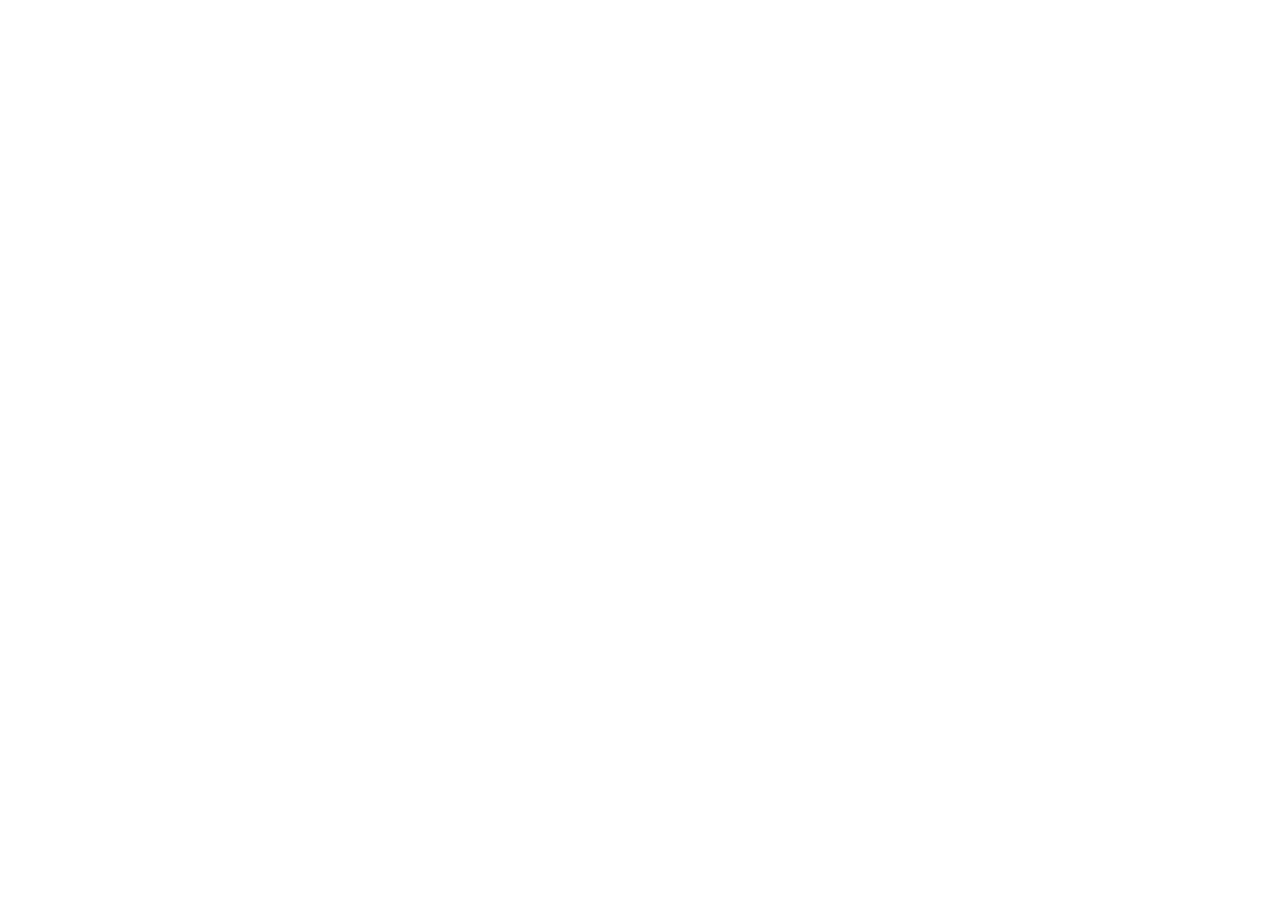
==== index.html @ 9462a232 "feat: index.html" ====
<!doctype html>
<html lang="en">
  <head>
    <meta charset="UTF-8" />
    <meta name="viewport" content="width=device-width, initial-scale=1.0" />
    <link rel="icon" href="assets/favicon.ico" sizes="any" />
    <link rel="shortcut icon" href="assets/favicon.ico" />
    <title>Tiffany Viriya Chu - Strategy & Business Development</title>
    <meta
      name="description"
      content="Portfolio of Tiffany Viriya Chu, undergraduate at ITB, project leader, and aspiring management consultant."
    />
    <meta property="og:title" content="Tiffany Viriya Chu" />
    <meta
      property="og:description"
      content="Strategy, business development, and project leadership, aspiring management consultant."
    />
    <meta property="og:image" content="assets/me.jpeg" />
    <link rel="preconnect" href="https://fonts.googleapis.com" />
    <link rel="preconnect" href="https://fonts.gstatic.com" crossorigin />
    <link
      href="https://fonts.googleapis.com/css2?family=DM+Sans:ital,wght@0,400;0,500;0,600;1,400&family=Instrument+Serif:ital@0;1&display=swap"
      rel="stylesheet"
    />
    <style>
      html {
        font-family: "DM Sans", system-ui, sans-serif;
      }
    </style>
    <link rel="stylesheet" href="css/styles.css" />
  </head>
  <body>
    <div id="root" class="site-root"></div>
    <script src="js/data.js"></script>
    <script src="js/app.js"></script>
  </body>
</html>
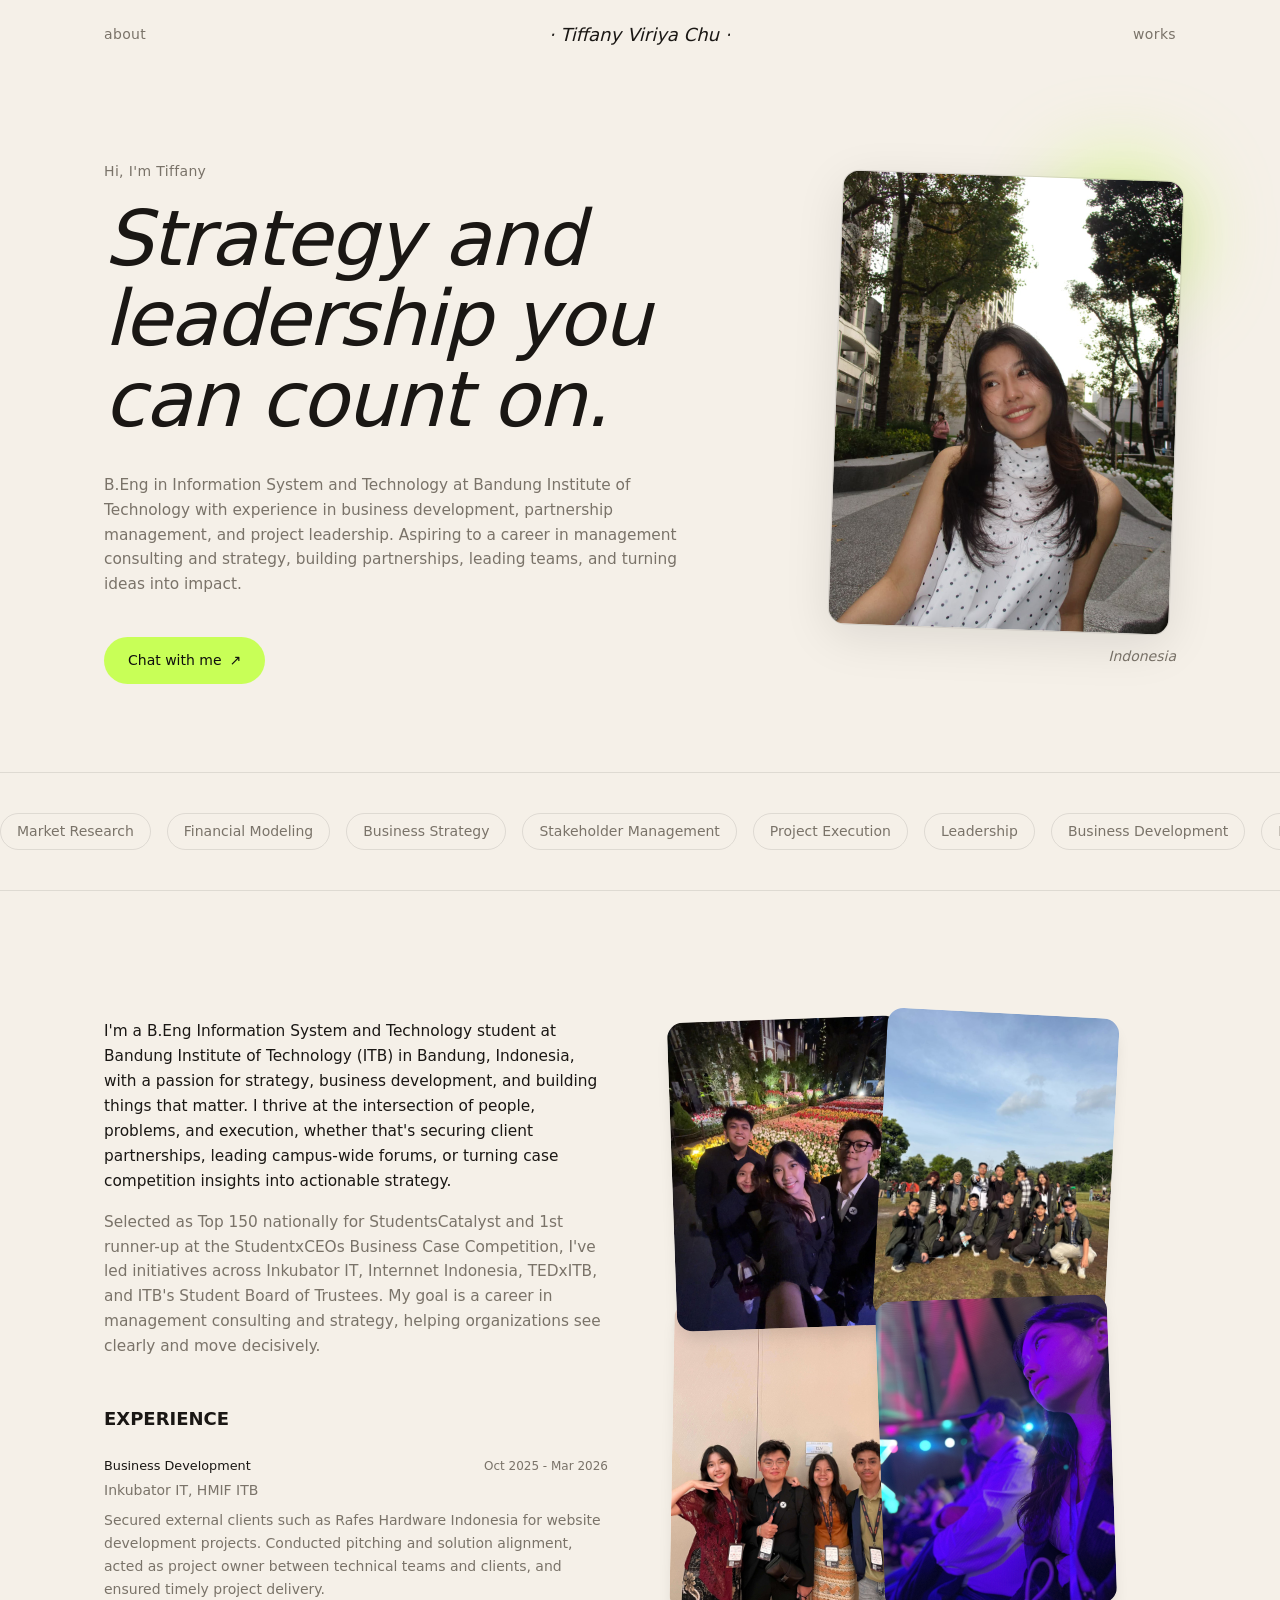
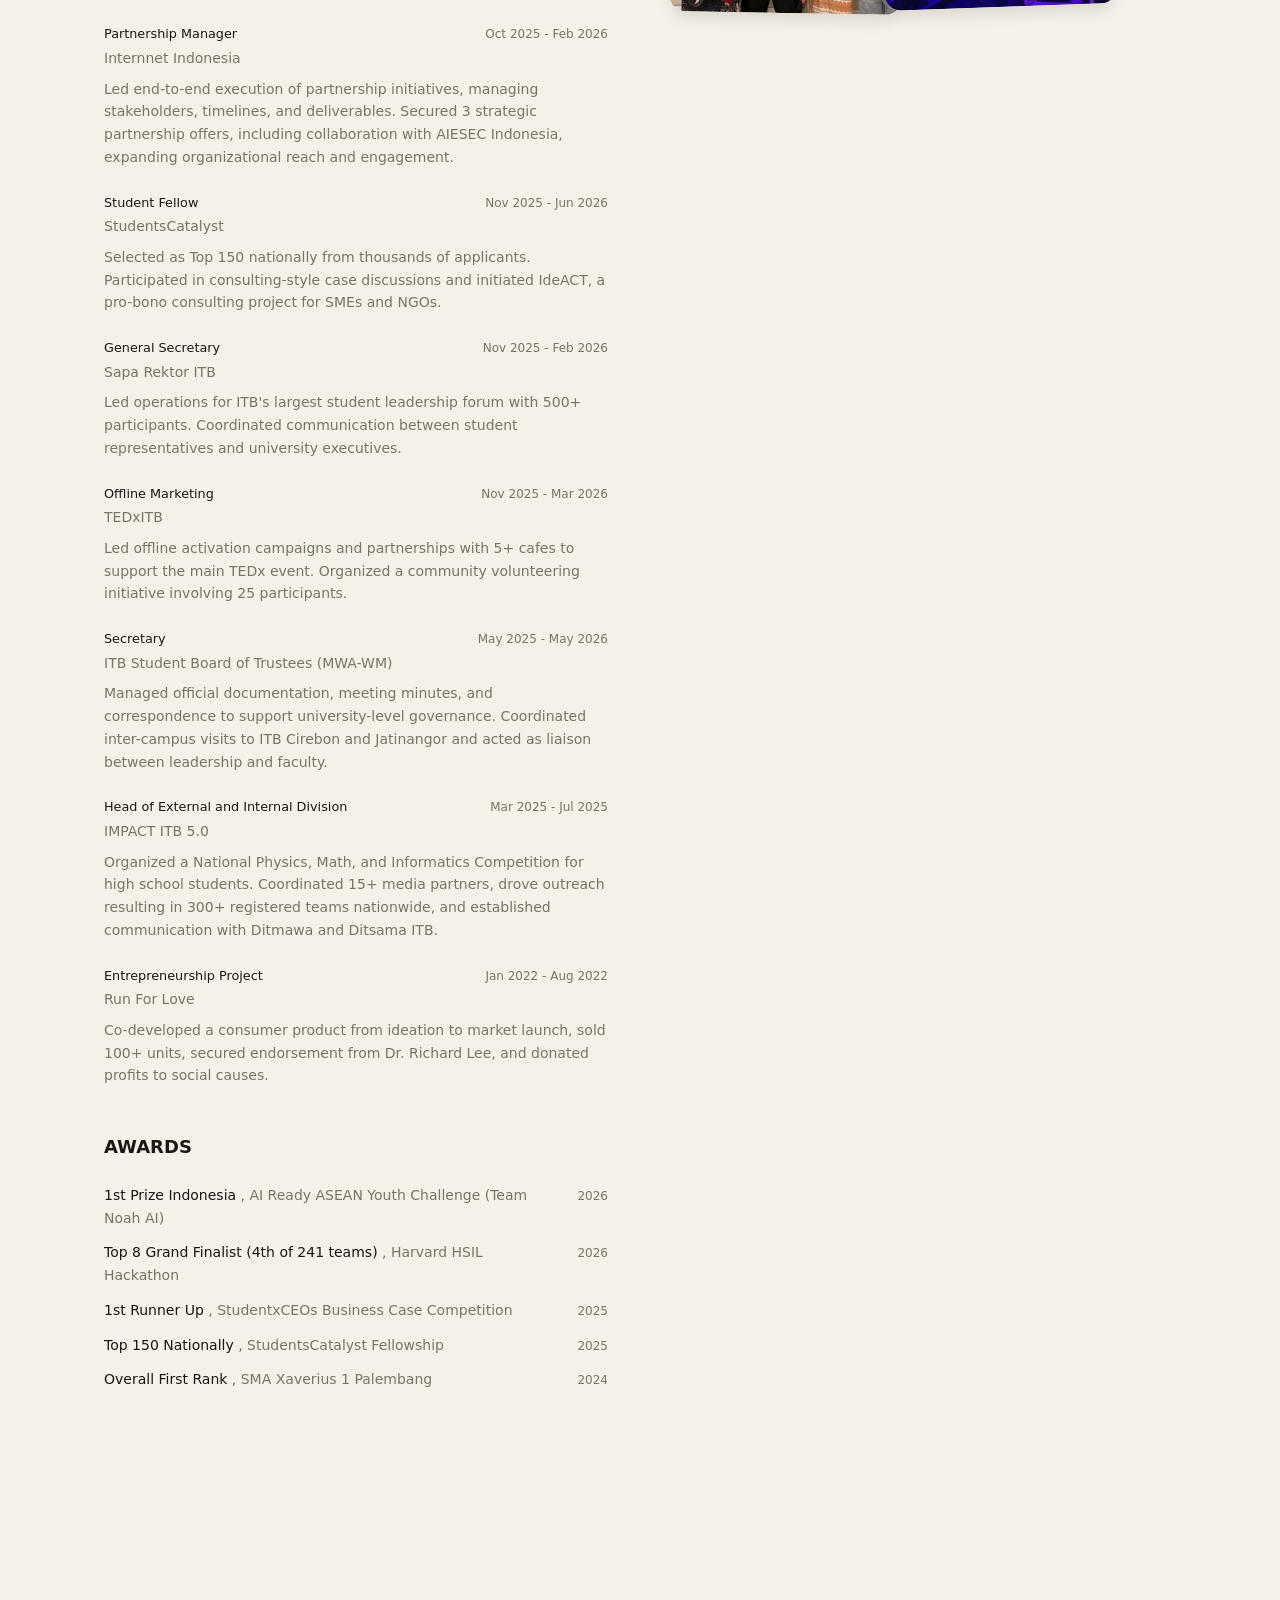
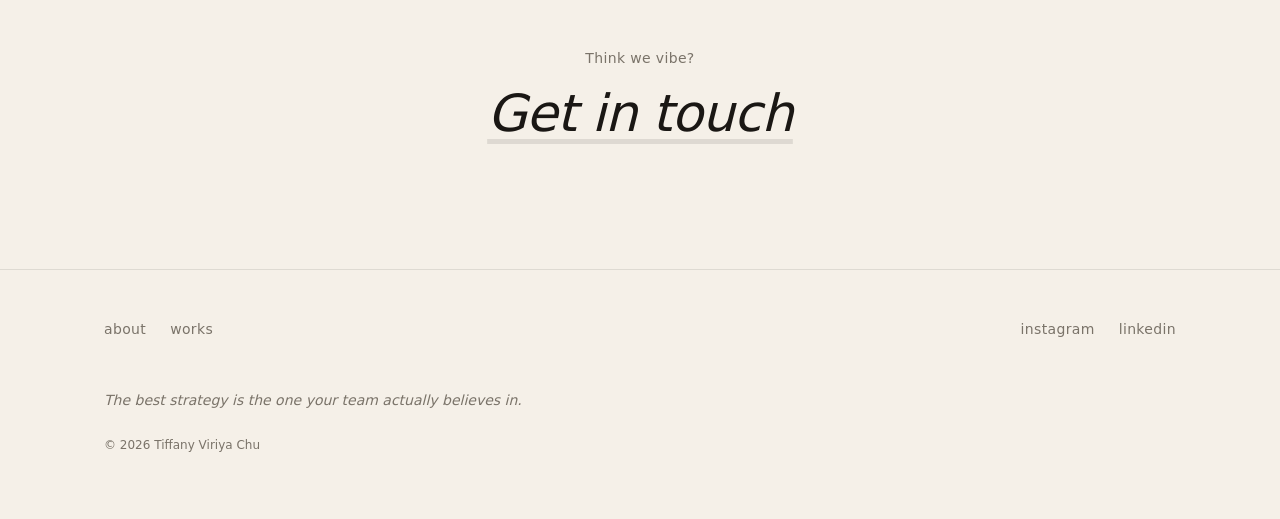
==== commit dea780fb: "feat: implement components on separated pages" ====
--- a/index.html
+++ b/index.html
@@ -29,7 +29,7 @@
     </style>
     <link rel="stylesheet" href="css/styles.css" />
   </head>
-  <body>
+  <body data-page="home">
     <div id="root" class="site-root"></div>
     <script src="js/data.js"></script>
     <script src="js/app.js"></script>
--- a/css/styles.css
+++ b/css/styles.css
@@ -0,0 +1,966 @@
+:root {
+  --font-sans: "DM Sans", system-ui, -apple-system, BlinkMacSystemFont, "Segoe UI",
+    sans-serif;
+  --font-serif: "Instrument Serif", var(--font-sans);
+  --color-bg: #f5f0e8;
+  --color-surface: #ede8de;
+  --color-ink: #1a1714;
+  --color-ink-muted: #7a7369;
+  --color-accent: #c8ff57;
+  --color-accent-dark: #0f0f0d;
+  --color-border: rgba(26, 23, 20, 0.1);
+  --color-ink-90: rgba(26, 23, 20, 0.9);
+  --color-bg-90: rgba(245, 240, 232, 0.9);
+  --max-width: 1200px;
+  --nav-height: 4.5rem;
+}
+
+*,
+*::before,
+*::after {
+  box-sizing: border-box;
+}
+
+html {
+  scroll-behavior: smooth;
+  overflow-x: clip;
+  font-family: var(--font-sans);
+}
+
+body {
+  margin: 0;
+  background-color: var(--color-bg);
+  color: var(--color-ink);
+  font-family: var(--font-sans);
+  font-weight: 400;
+  line-height: 1.625;
+  min-height: 100vh;
+  overflow-x: clip;
+  -webkit-font-smoothing: antialiased;
+  -moz-osx-font-smoothing: grayscale;
+}
+
+body,
+body * {
+  font-family: var(--font-sans);
+}
+
+h1,
+h2,
+.nav-brand,
+.hero-portrait-caption,
+.footer-quote {
+  font-family: var(--font-serif);
+}
+
+button,
+input,
+textarea,
+select {
+  font-family: var(--font-sans);
+}
+
+img {
+  display: block;
+  max-width: 100%;
+}
+
+#root {
+  min-height: 100vh;
+  display: flex;
+  flex-direction: column;
+}
+
+.site-main {
+  flex: 1;
+  min-width: 0;
+}
+
+h1,
+h2,
+h3,
+h4,
+p {
+  margin: 0;
+}
+
+h1 {
+  font-family: var(--font-serif);
+  font-style: italic;
+  font-weight: 400;
+  font-size: clamp(2.75rem, 6vw, 5.5rem);
+  line-height: 1.05;
+  letter-spacing: -0.02em;
+}
+
+h2 {
+  font-family: var(--font-serif);
+  font-style: italic;
+  font-weight: 400;
+  font-size: clamp(2rem, 4vw, 3.75rem);
+  line-height: 1.08;
+  letter-spacing: -0.015em;
+}
+
+h3 {
+  font-family: var(--font-sans);
+  font-weight: 600;
+  font-size: clamp(0.875rem, 1.5vw, 1.125rem);
+  line-height: 1.375;
+  letter-spacing: normal;
+  text-transform: uppercase;
+}
+
+h4 {
+  font-family: var(--font-sans);
+  font-weight: 500;
+  font-size: clamp(0.7rem, 1vw, 0.8rem);
+  line-height: 1.5;
+  letter-spacing: 0.1em;
+  text-transform: uppercase;
+}
+
+p {
+  font-family: var(--font-sans);
+  font-weight: 400;
+  font-size: clamp(0.9rem, 1.2vw, 1rem);
+  line-height: 1.625;
+}
+
+.container-main {
+  width: 100%;
+  max-width: var(--max-width);
+  margin-inline: auto;
+  padding-inline: 1.25rem;
+}
+
+@media (min-width: 768px) {
+  .container-main {
+    padding-inline: 2.5rem;
+  }
+}
+
+@media (min-width: 1024px) {
+  .container-main {
+    padding-inline: 4rem;
+  }
+}
+
+.section {
+  padding-block: 5rem;
+}
+
+@media (min-width: 768px) {
+  .section {
+    padding-block: 8rem;
+  }
+}
+
+.scroll-mt-nav {
+  scroll-margin-top: var(--nav-height);
+}
+
+.site-header {
+  position: fixed;
+  top: 0;
+  left: 0;
+  right: 0;
+  z-index: 50;
+  transition: background 0.3s, box-shadow 0.3s;
+}
+
+.site-header.is-scrolled {
+  background: rgba(245, 240, 232, 0.8);
+  backdrop-filter: blur(4px);
+  -webkit-backdrop-filter: blur(4px);
+  box-shadow: 0 1px 0 rgba(0, 0, 0, 0.06);
+}
+
+.site-nav {
+  display: flex;
+  align-items: center;
+  justify-content: space-between;
+  gap: 1rem;
+  padding-block: 1.25rem;
+}
+
+.nav-link {
+  position: relative;
+  flex-shrink: 0;
+  font-family: var(--font-sans);
+  font-size: 0.875rem;
+  letter-spacing: 0.025em;
+  color: var(--color-ink-muted);
+  text-decoration: none;
+  transition: color 0.2s;
+}
+
+.nav-link:hover {
+  color: var(--color-ink);
+}
+
+.nav-link.is-active {
+  color: var(--color-ink);
+}
+
+.nav-link::after {
+  content: "";
+  position: absolute;
+  bottom: -2px;
+  left: 0;
+  width: 100%;
+  height: 1px;
+  background: var(--color-ink);
+  transform: scaleX(0);
+  transform-origin: left;
+  transition: transform 0.2s;
+}
+
+.nav-link:hover::after {
+  transform: scaleX(1);
+}
+
+.nav-link.is-active::after {
+  transform: scaleX(1);
+}
+
+.nav-brand {
+  font-family: var(--font-serif);
+  font-size: clamp(0.9rem, 2.5vw, 1.125rem);
+  font-style: italic;
+  color: var(--color-ink);
+  text-decoration: none;
+  text-align: center;
+  transition: opacity 0.2s;
+  min-width: 0;
+  overflow: hidden;
+  text-overflow: ellipsis;
+  white-space: nowrap;
+}
+
+.nav-brand:hover {
+  opacity: 0.7;
+}
+
+.hero-section {
+  padding-top: 8rem;
+  padding-bottom: 4.5rem;
+}
+
+@media (min-width: 768px) {
+  .hero-section {
+    padding-top: 10rem;
+    padding-bottom: 5.5rem;
+  }
+}
+
+.hero-grid {
+  display: grid;
+  grid-template-columns: 1fr;
+  align-items: start;
+}
+
+.hero-greeting {
+  margin-bottom: 1rem;
+  font-size: 0.875rem;
+  letter-spacing: 0.025em;
+  color: var(--color-ink-muted);
+}
+
+.hero-title {
+  max-width: 60ch;
+}
+
+.hero-body {
+  max-width: 60ch;
+  color: var(--color-ink-muted);
+}
+
+.hero-cta {
+  margin-top: 2.5rem;
+}
+
+.hero-portrait-wrap {
+  margin-block: 2rem;
+  margin-inline: auto;
+  width: 100%;
+  max-width: 280px;
+}
+
+@media (min-width: 640px) {
+  .hero-portrait-wrap {
+    max-width: 300px;
+  }
+}
+
+@media (min-width: 1024px) {
+  .hero-grid {
+    grid-template-columns: minmax(0, 1fr) minmax(260px, 340px);
+    align-items: center;
+    column-gap: 3.5rem;
+  }
+
+  .hero-greeting {
+    grid-column: 1;
+    grid-row: 1;
+  }
+
+  .hero-title {
+    grid-column: 1;
+    grid-row: 2;
+  }
+
+  .hero-portrait-wrap {
+    grid-column: 2;
+    grid-row: 1 / span 4;
+    justify-self: end;
+    margin: 0;
+    max-width: none;
+    width: 100%;
+  }
+
+  .hero-body {
+    grid-column: 1;
+    grid-row: 3;
+    margin-top: 2rem;
+  }
+
+  .hero-cta {
+    grid-column: 1;
+    grid-row: 4;
+  }
+}
+
+.hero-portrait-inner {
+  position: relative;
+}
+
+.hero-portrait-glow {
+  position: absolute;
+  right: -1rem;
+  top: -1rem;
+  width: 7rem;
+  height: 7rem;
+  border-radius: 50%;
+  background: rgba(200, 255, 87, 0.5);
+  filter: blur(40px);
+  pointer-events: none;
+}
+
+@media (min-width: 768px) {
+  .hero-portrait-glow {
+    width: 9rem;
+    height: 9rem;
+  }
+}
+
+.hero-portrait-frame {
+  position: relative;
+  transform: rotate(2deg);
+  transition: transform 0.5s ease;
+}
+
+.hero-portrait-frame:hover {
+  transform: rotate(0deg);
+}
+
+.hero-portrait-img-wrap {
+  position: relative;
+  width: 100%;
+  aspect-ratio: 3 / 4;
+  overflow: hidden;
+  border-radius: 1rem;
+  box-shadow: 0 12px 48px rgba(0, 0, 0, 0.1);
+  outline: 1px solid var(--color-border);
+}
+
+.hero-portrait-img-wrap img {
+  width: 100%;
+  height: 100%;
+  object-fit: cover;
+  object-position: center 15%;
+}
+
+.hero-portrait-caption {
+  margin-top: 1rem;
+  font-family: var(--font-serif);
+  font-size: 0.875rem;
+  font-style: italic;
+  text-align: center;
+  color: var(--color-ink-muted);
+}
+
+@media (min-width: 1024px) {
+  .hero-portrait-caption {
+    text-align: right;
+  }
+}
+
+.btn-accent {
+  display: inline-flex;
+  align-items: center;
+  gap: 0.5rem;
+  width: fit-content;
+  padding: 0.75rem 1.5rem;
+  border-radius: 9999px;
+  background: var(--color-accent);
+  color: var(--color-accent-dark);
+  font-family: var(--font-sans);
+  font-size: 0.875rem;
+  font-weight: 500;
+  text-decoration: none;
+  transition: background 0.2s, color 0.2s;
+}
+
+.btn-accent:hover {
+  background: var(--color-ink);
+  color: var(--color-bg);
+}
+
+.ticker-section {
+  overflow: hidden;
+  border-block: 1px solid var(--color-border);
+  padding-block: 2rem;
+}
+
+@media (min-width: 768px) {
+  .ticker-section {
+    padding-block: 2.5rem;
+  }
+}
+
+.marquee-wrap {
+  overflow: hidden;
+  width: 100%;
+}
+
+.marquee-track {
+  display: flex;
+  width: max-content;
+  animation: marquee 30s linear infinite;
+}
+
+.marquee-wrap:hover .marquee-track {
+  animation-play-state: paused;
+}
+
+.marquee-group {
+  display: flex;
+  flex-shrink: 0;
+  gap: 1rem;
+  padding-right: 1rem;
+}
+
+@keyframes marquee {
+  from {
+    transform: translateX(0);
+  }
+  to {
+    transform: translateX(-50%);
+  }
+}
+
+.service-chip {
+  display: inline-flex;
+  flex-shrink: 0;
+  align-items: center;
+  padding: 0.375rem 1rem;
+  border: 1px solid var(--color-border);
+  border-radius: 9999px;
+  font-family: var(--font-sans);
+  font-size: 0.875rem;
+  color: var(--color-ink-muted);
+  white-space: nowrap;
+  transition: color 0.2s;
+}
+
+.service-chip:hover {
+  color: var(--color-ink);
+}
+
+.about-grid {
+  display: grid;
+  gap: 2rem;
+  min-width: 0;
+}
+
+@media (min-width: 768px) {
+  .about-grid {
+    grid-template-columns: minmax(0, 1fr) minmax(0, 1fr);
+    gap: 2.5rem;
+    align-items: start;
+  }
+}
+
+@media (min-width: 1024px) {
+  .about-grid {
+    gap: 4rem;
+  }
+}
+
+.about-content {
+  min-width: 0;
+}
+
+.about-paragraph + .about-paragraph {
+  margin-top: 1rem;
+}
+
+.about-paragraph--muted {
+  color: var(--color-ink-muted);
+}
+
+.about-block {
+  margin-top: 3rem;
+}
+
+.about-block__title {
+  margin-bottom: 1.5rem;
+  font-family: var(--font-sans);
+}
+
+.experience-list,
+.awards-list {
+  list-style: none;
+  margin: 0;
+  padding: 0;
+}
+
+.experience-item + .experience-item {
+  margin-top: 1.5rem;
+}
+
+.experience-item__head {
+  display: flex;
+  flex-wrap: wrap;
+  align-items: baseline;
+  justify-content: space-between;
+  gap: 0.5rem;
+}
+
+.experience-role {
+  font-family: var(--font-sans);
+  text-transform: none;
+  letter-spacing: normal;
+  color: var(--color-ink);
+}
+
+.experience-period,
+.experience-org,
+.experience-desc {
+  font-family: var(--font-sans);
+}
+
+.experience-period {
+  flex-shrink: 0;
+  font-size: 0.75rem;
+  color: var(--color-ink-muted);
+}
+
+.experience-org {
+  margin-top: 0.125rem;
+  font-size: 0.875rem;
+  font-weight: 500;
+  color: var(--color-ink-muted);
+}
+
+.experience-desc {
+  margin-top: 0.5rem;
+  font-size: 0.875rem;
+  color: var(--color-ink-muted);
+}
+
+.award-item {
+  display: flex;
+  align-items: baseline;
+  justify-content: space-between;
+  gap: 1rem;
+  font-family: var(--font-sans);
+  font-size: 0.875rem;
+}
+
+.award-item + .award-item {
+  margin-top: 0.75rem;
+}
+
+.award-title,
+.award-org,
+.award-year {
+  font-family: var(--font-sans);
+}
+
+.award-title {
+  font-weight: 500;
+  color: var(--color-ink);
+}
+
+.award-org {
+  color: var(--color-ink-muted);
+}
+
+.award-year {
+  flex-shrink: 0;
+  font-size: 0.75rem;
+  color: var(--color-ink-muted);
+}
+
+.about-collage-wrap {
+  min-width: 0;
+  width: 100%;
+  max-width: 28rem;
+  margin-inline: auto;
+}
+
+@media (min-width: 768px) {
+  .about-collage-wrap {
+    max-width: none;
+    margin-inline: 0;
+  }
+}
+
+.about-collage {
+  container-type: inline-size;
+  position: relative;
+  width: 100%;
+  --collage-overlap: 1.5rem;
+  --collage-photo-w: 46cqw;
+  --collage-photo-h: calc(var(--collage-photo-w) * 4 / 3);
+  --collage-col-lift: -0.375rem;
+  --collage-rows: 1;
+  height: calc(
+    var(--collage-rows) * var(--collage-photo-h) -
+      (var(--collage-rows) - 1) * var(--collage-overlap)
+  );
+}
+
+.about-photo {
+  position: absolute;
+  width: var(--collage-photo-w);
+  aspect-ratio: 3 / 4;
+  overflow: hidden;
+  border-radius: 1rem;
+  box-shadow: 0 10px 15px -3px rgba(0, 0, 0, 0.1);
+}
+
+.about-photo img {
+  width: 100%;
+  height: 100%;
+  object-fit: cover;
+}
+
+.about-photo__caption {
+  position: absolute;
+  right: 0;
+  bottom: 0;
+  left: 0;
+  margin: 0;
+  padding: 2rem 0.75rem 0.75rem;
+  background: linear-gradient(to top, rgba(26, 23, 20, 0.9), transparent);
+  font-family: var(--font-sans);
+  font-size: 0.75rem;
+  line-height: 1.4;
+  text-align: left;
+  color: rgba(245, 240, 232, 0.9);
+  opacity: 0;
+  pointer-events: none;
+  transition: opacity 0.3s ease;
+}
+
+.about-photo:hover .about-photo__caption,
+.about-photo:focus-within .about-photo__caption,
+.about-photo.is-active .about-photo__caption {
+  opacity: 1;
+}
+
+.works-header {
+  margin-bottom: 3.5rem;
+}
+
+.works-section--page {
+  padding-top: 8rem;
+}
+
+@media (min-width: 768px) {
+  .works-section--page {
+    padding-top: 10rem;
+  }
+}
+
+@media (min-width: 768px) {
+  .works-header {
+    margin-bottom: 4rem;
+  }
+}
+
+.works-header__desc {
+  margin-top: 1rem;
+  max-width: 60ch;
+  color: var(--color-ink-muted);
+}
+
+.works-grid {
+  display: grid;
+  grid-template-columns: 1fr;
+  gap: 0.75rem;
+  min-width: 0;
+}
+
+@media (min-width: 640px) {
+  .works-grid {
+    grid-template-columns: repeat(2, minmax(0, 1fr));
+  }
+}
+
+@media (min-width: 1024px) {
+  .works-grid {
+    grid-template-columns: repeat(3, minmax(0, 1fr));
+  }
+}
+
+.work-card {
+  display: flex;
+  flex-direction: column;
+  gap: 0.5rem;
+  min-width: 0;
+}
+
+.work-card__visual {
+  position: relative;
+  width: 100%;
+  aspect-ratio: 3 / 4;
+  overflow: hidden;
+}
+
+.work-card__face,
+.work-card__overlay {
+  position: absolute;
+  inset: 0;
+  transition: opacity 0.3s ease;
+}
+
+.work-card__face {
+  opacity: 1;
+  z-index: 1;
+  overflow: hidden;
+}
+
+.work-card__cover {
+  width: 100%;
+  height: 100%;
+  object-fit: cover;
+  object-position: center;
+}
+
+.work-card__overlay {
+  display: flex;
+  flex-direction: column;
+  justify-content: space-between;
+  padding: 1rem;
+  background: var(--color-ink-90);
+  opacity: 0;
+  z-index: 2;
+}
+
+.work-card__visual:hover .work-card__face {
+  opacity: 0;
+}
+
+.work-card__visual:hover .work-card__overlay {
+  opacity: 1;
+}
+
+.work-card__description {
+  pointer-events: none;
+  font-size: 0.875rem;
+  line-height: 1.625;
+  text-align: left;
+  color: var(--color-bg-90);
+}
+
+.work-card__link {
+  align-self: flex-start;
+  font-size: 0.875rem;
+  color: var(--color-accent);
+  text-decoration: none;
+  text-underline-offset: 4px;
+}
+
+.work-card__link:hover {
+  text-decoration: underline;
+}
+
+.work-card__meta {
+  min-width: 0;
+}
+
+.work-card__title {
+  text-transform: none;
+  letter-spacing: normal;
+  font-weight: 600;
+  font-size: clamp(0.875rem, 1.5vw, 1.125rem);
+  line-height: 1.375;
+}
+
+.work-card__title-bold {
+  font-weight: 700;
+  color: var(--color-ink);
+}
+
+.work-card__title-cat {
+  font-weight: 400;
+  color: var(--color-ink);
+}
+
+.work-card__year {
+  margin-top: 0.125rem;
+  font-size: 0.75rem;
+  color: var(--color-ink-muted);
+}
+
+.cta-inner {
+  text-align: center;
+}
+
+.cta-eyebrow {
+  margin-bottom: 1rem;
+  font-size: 0.875rem;
+  letter-spacing: 0.025em;
+  color: var(--color-ink-muted);
+}
+
+.cta-link {
+  display: inline-block;
+  color: inherit;
+  text-decoration: none;
+}
+
+.cta-link h2 {
+  text-decoration: underline;
+  text-decoration-color: var(--color-border);
+  text-underline-offset: 8px;
+  transition: text-decoration-color 0.2s;
+}
+
+.cta-link:hover h2 {
+  text-decoration-color: var(--color-ink);
+}
+
+.site-footer {
+  border-top: 1px solid var(--color-border);
+  padding: 3rem 0 4rem;
+}
+
+.footer-row {
+  display: flex;
+  flex-direction: column;
+  align-items: flex-start;
+  gap: 2rem;
+}
+
+@media (min-width: 768px) {
+  .footer-row {
+    flex-direction: row;
+    align-items: center;
+    justify-content: space-between;
+  }
+}
+
+.footer-links {
+  display: flex;
+  flex-wrap: wrap;
+  gap: 1.5rem;
+}
+
+.footer-quote {
+  margin-top: 3rem;
+  max-width: 28rem;
+  font-family: var(--font-serif);
+  font-size: 0.875rem;
+  font-style: italic;
+  color: var(--color-ink-muted);
+}
+
+.footer-copy {
+  margin-top: 1.5rem;
+  font-size: 0.75rem;
+  color: var(--color-ink-muted);
+}
+
+.reveal {
+  opacity: 0;
+  transform: translateY(20px);
+  transition: opacity 0.5s ease-out, transform 0.5s ease-out;
+}
+
+.reveal.is-visible {
+  opacity: 1;
+  transform: translateY(0);
+}
+
+.hero-enter {
+  opacity: 0;
+  transform: translateY(8px);
+  animation: heroFadeIn 0.5s ease-out forwards;
+}
+
+.hero-portrait-enter {
+  opacity: 0;
+  transform: translateX(16px);
+  animation: heroPortraitIn 0.5s ease-out 0.15s forwards;
+}
+
+@keyframes heroFadeIn {
+  to {
+    opacity: 1;
+    transform: translateY(0);
+  }
+}
+
+@keyframes heroPortraitIn {
+  to {
+    opacity: 1;
+    transform: translateX(0);
+  }
+}
+
+@media (prefers-reduced-motion: reduce) {
+  html {
+    scroll-behavior: auto;
+  }
+
+  .marquee-track {
+    animation: none;
+  }
+
+  .reveal,
+  .hero-enter,
+  .hero-portrait-enter {
+    opacity: 1;
+    transform: none;
+    animation: none;
+    transition: none;
+  }
+
+  .hero-portrait-frame {
+    transform: none;
+  }
+
+  .hero-portrait-frame:hover {
+    transform: none;
+  }
+
+  .work-card__face,
+  .work-card__overlay {
+    transition: none;
+  }
+}
+
+@media (hover: none) {
+  .work-card__visual:focus-within .work-card__face {
+    opacity: 0;
+  }
+
+  .work-card__visual:focus-within .work-card__overlay {
+    opacity: 1;
+  }
+}
